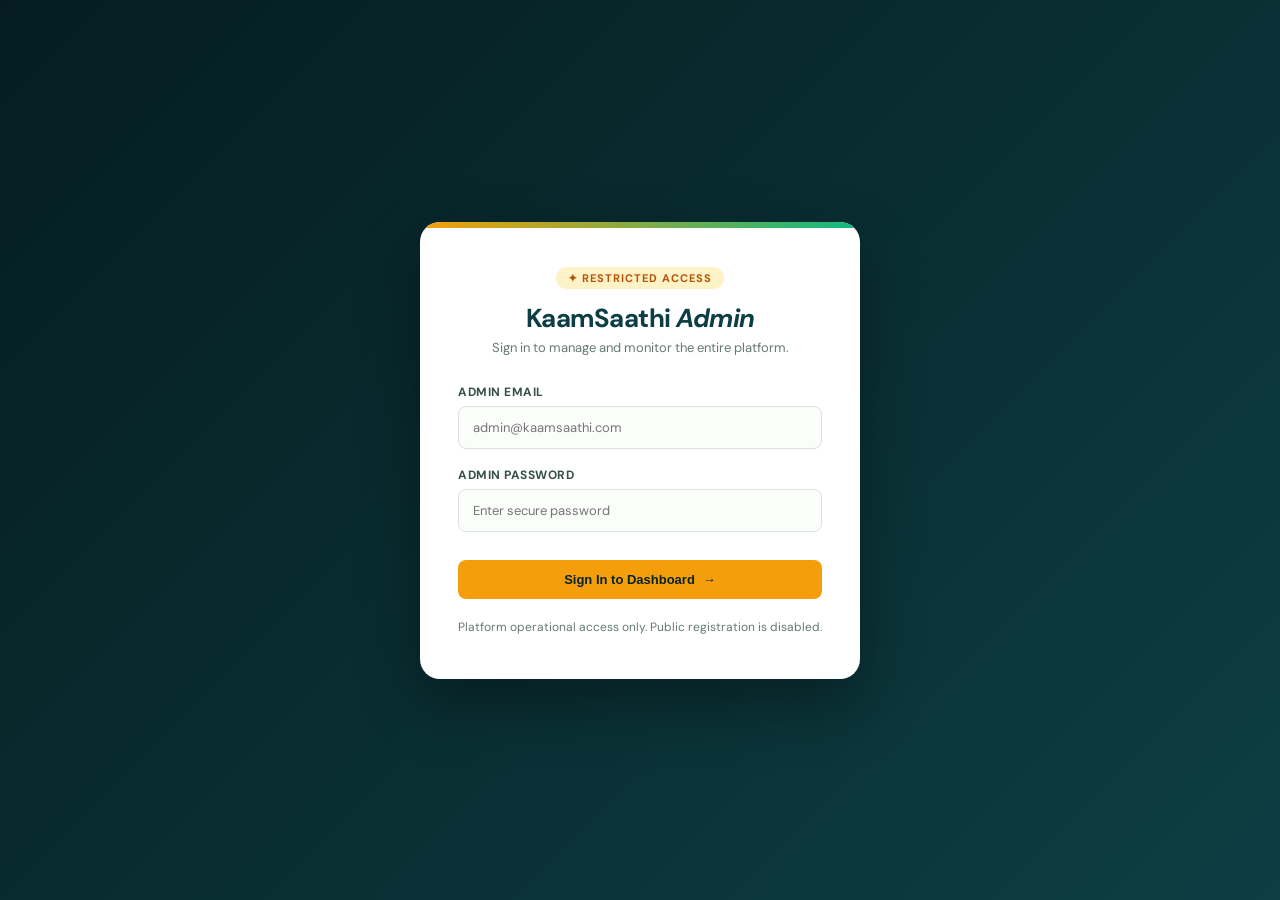
==== admin.html @ bddb9284 "Prepare KaamSaathi for deployment" ====
<!doctype html>
<html lang="en">
  <head>
    <meta charset="UTF-8" />
    <meta name="viewport" content="width=device-width, initial-scale=1.0" />
    <meta name="theme-color" content="#062326" />
    <meta name="description" content="KaamSaathi Platform Administrator Workspace — Complete operational management for Varanasi hyper-local services." />
    <title>KaamSaathi — Administrator Portal</title>
    <link rel="preconnect" href="https://fonts.googleapis.com" />
    <link rel="preconnect" href="https://fonts.gstatic.com" crossorigin />
    <link href="https://fonts.googleapis.com/css2?family=DM+Sans:ital,wght@0,400;0,500;0,600;0,700;1,400;1,600&display=swap" rel="stylesheet" />
    <link rel="stylesheet" href="/admin.css" />
  </head>
  <body>

    <!-- ======================================================================
         SCREEN 1: STANDALONE ADMINISTRATOR LOGIN SCREEN (/admin/login)
         ====================================================================== -->
    <section class="admin-screen active" id="admin-login-screen">
      <div class="admin-login-card">
        <div class="admin-brand-header">
          <div class="admin-brand-badge">✦ RESTRICTED ACCESS</div>
          <h1>KaamSaathi <em>Admin</em></h1>
          <p>Sign in to manage and monitor the entire platform.</p>
        </div>

        <form id="standalone-admin-login-form">
          <div class="form-group">
            <label class="form-label" for="adm-login-email">Admin Email</label>
            <input class="form-input" type="email" id="adm-login-email" required placeholder="admin@kaamsaathi.com" autocomplete="email" />
          </div>
          <div class="form-group">
            <label class="form-label" for="adm-login-password">Admin Password</label>
            <input class="form-input" type="password" id="adm-login-password" required placeholder="Enter secure password" autocomplete="current-password" />
          </div>
          <button type="submit" class="admin-btn admin-btn-accent" style="margin-top:10px">Sign In to Dashboard <span>→</span></button>
        </form>

        <div style="margin-top:20px;text-align:center;font-size:12px;color:var(--adm-muted)">
          Platform operational access only. Public registration is disabled.
        </div>
      </div>
    </section>

    <!-- ======================================================================
         SCREEN 2: 403 ACCESS DENIED SCREEN (For unauthorized Customer / Partner)
         ====================================================================== -->
    <section class="admin-screen" id="admin-denied-screen">
      <div class="denied-box">
        <div class="denied-icon">⚠️</div>
        <h2>403 — Access Denied</h2>
        <p>You do not have Administrator permissions. Only verified platform operators can access the Admin Workspace.</p>
        <div style="display:flex;gap:12px;justify-content:center">
          <button class="admin-btn admin-btn-accent" id="denied-return-home-btn">Return to Marketplace <span>→</span></button>
          <button class="admin-btn admin-btn-ghost" style="color:white;border-color:#365b60" id="denied-relogin-btn">Admin Sign In</button>
        </div>
      </div>
    </section>

    <!-- ======================================================================
         SCREEN 3: MAIN DEDICATED ADMIN WORKSPACE (Full Viewport)
         ====================================================================== -->
    <section class="admin-screen" id="admin-app-layout">
      <!-- Admin Sidebar -->
      <aside class="adm-sidebar">
        <div class="adm-sidebar-brand">
          <a class="adm-brand-logo" href="/admin/dashboard">
            <span class="adm-logo-mark">K</span>
            <span>kaam<b>admin</b></span>
          </a>
          <span class="adm-role-tag">SUPER ADMIN</span>
        </div>

        <nav class="adm-nav" id="admin-sidebar-nav">
          <button class="adm-nav-item active" data-route="/admin/dashboard">
            <span class="nav-icon-svg">📈</span>
            <span>Dashboard</span>
          </button>
          <button class="adm-nav-item" data-route="/admin/customers">
            <span class="nav-icon-svg">👥</span>
            <span>Customers</span>
          </button>
          <button class="adm-nav-item" data-route="/admin/partners">
            <span class="nav-icon-svg">👷</span>
            <span>Partners</span>
          </button>
          <button class="adm-nav-item" data-route="/admin/verification">
            <span class="nav-icon-svg">🛡️</span>
            <span>Verification Desk</span>
            <span class="adm-nav-badge" id="sidebar-kyc-badge">0</span>
          </button>
          <button class="adm-nav-item" data-route="/admin/services">
            <span class="nav-icon-svg">⚡</span>
            <span>Services Catalog</span>
          </button>
          <button class="adm-nav-item" data-route="/admin/bookings">
            <span class="nav-icon-svg">📦</span>
            <span>Bookings</span>
          </button>
          <button class="adm-nav-item" data-route="/admin/payments">
            <span class="nav-icon-svg">💳</span>
            <span>Payments &amp; Revenue</span>
          </button>
          <button class="adm-nav-item" data-route="/admin/complaints">
            <span class="nav-icon-svg">⚠️</span>
            <span>Complaints &amp; Disputes</span>
            <span class="adm-nav-badge" id="sidebar-complaint-badge" style="background:#ef4444;color:white">0</span>
          </button>
          <button class="adm-nav-item" data-route="/admin/support-tickets">
            <span class="nav-icon-svg">🎧</span>
            <span>Support Tickets</span>
            <span class="adm-nav-badge" id="sidebar-ticket-badge" style="background:#0284c7;color:white">0</span>
          </button>
          <button class="adm-nav-item" data-route="/admin/analytics">
            <span class="nav-icon-svg">📊</span>
            <span>Analytics &amp; Growth</span>
          </button>
          <button class="adm-nav-item" data-route="/admin/assistant">
            <span class="nav-icon-svg">✦</span>
            <span>Admin AI Assistant</span>
          </button>
          <button class="adm-nav-item" data-route="/admin/notifications">
            <span class="nav-icon-svg">🔔</span>
            <span>Notifications</span>
          </button>
          <button class="adm-nav-item" data-route="/admin/audit-logs">
            <span class="nav-icon-svg">📜</span>
            <span>Audit Logs</span>
          </button>
          <button class="adm-nav-item" data-route="/admin/settings">
            <span class="nav-icon-svg">⚙️</span>
            <span>Settings</span>
          </button>
        </nav>

        <div class="adm-sidebar-footer">
          <div class="adm-admin-info">
            <div class="adm-avatar">AD</div>
            <div>
              <div class="adm-admin-name" id="sidebar-admin-name">Administrator</div>
              <div class="adm-admin-role">Super Admin</div>
            </div>
          </div>
          <button class="admin-btn-ghost admin-btn-small" id="admin-logout-btn" style="color:#fca5a5;border-color:rgba(255,255,255,0.15)">Logout 🚪</button>
        </div>
      </aside>

      <!-- Admin Main Content Area -->
      <main class="adm-main-body">
        <header class="adm-topbar">
          <div class="adm-topbar-left">
            <span class="adm-topbar-title" id="admin-page-title">Admin Dashboard</span>
          </div>
          <div class="adm-topbar-right">
            <button class="admin-btn admin-btn-ghost admin-btn-small" id="admin-refresh-btn">🔄 Refresh Data</button>
            <a href="/" class="admin-btn admin-btn-ghost admin-btn-small" target="_blank" style="text-decoration:none">View Marketplace ↗</a>
          </div>
        </header>

        <div class="adm-content-scroll" id="admin-content-area">
          <!-- Dynamic Admin Workspace Views Rendered by admin.js -->
        </div>
      </main>
    </section>

    <!-- ======================================================================
         MODALS & DRAWERS
         ====================================================================== -->
    <div class="adm-modal-backdrop" id="adm-modal-backdrop"></div>

    <!-- 1. Add / Edit Service Modal -->
    <div class="adm-modal" id="adm-service-modal">
      <div class="adm-modal-header">
        <div>
          <h3 id="adm-service-modal-title">Add / Edit Service</h3>
          <p style="font-size:12px;color:var(--adm-muted)">Manage marketplace catalog and pricing.</p>
        </div>
        <button class="adm-modal-close" data-close-adm-modal>×</button>
      </div>
      <form id="adm-service-form">
        <input type="hidden" id="adm-srv-form-id" />
        <div class="form-group">
          <label class="form-label" for="adm-srv-form-name">Service Name</label>
          <input class="form-input" id="adm-srv-form-name" required placeholder="e.g. Inverter Installation" />
        </div>
        <div class="form-group">
          <label class="form-label" for="adm-srv-form-cat">Category</label>
          <select class="form-select" id="adm-srv-form-cat">
            <option value="HOME MAINTENANCE">HOME MAINTENANCE</option>
            <option value="CLEANING">CLEANING</option>
            <option value="LAUNDRY & CLOTHING">LAUNDRY &amp; CLOTHING</option>
            <option value="FOOD & KITCHEN">FOOD &amp; KITCHEN</option>
            <option value="MOVING & HOUSEHOLD HELP">MOVING &amp; HOUSEHOLD HELP</option>
            <option value="VEHICLE SERVICES">VEHICLE SERVICES</option>
            <option value="OUTDOOR SERVICES">OUTDOOR SERVICES</option>
            <option value="PERSONAL & OTHER">PERSONAL &amp; OTHER</option>
          </select>
        </div>
        <div class="form-group">
          <label class="form-label" for="adm-srv-form-price">Starting Base Price (₹)</label>
          <input class="form-input" type="number" id="adm-srv-form-price" required value="149" />
        </div>
        <div class="form-group">
          <label class="form-label" for="adm-srv-form-desc">Description</label>
          <textarea class="form-textarea" id="adm-srv-form-desc" required rows="2" placeholder="Brief service details..."></textarea>
        </div>
        <div style="display:flex;justify-content:space-between;margin-top:20px">
          <button type="button" class="admin-btn admin-btn-ghost admin-btn-small" data-close-adm-modal>Cancel</button>
          <button type="submit" class="admin-btn admin-btn-accent admin-btn-small">Save Service <span>→</span></button>
        </div>
      </form>
    </div>

    <!-- Toast Notification -->
    <div id="adm-toast">Admin Notification</div>

    <!-- Admin Client Logic -->
    <script src="/api.js"></script>
    <script src="/admin.js"></script>
  </body>
</html>
---- admin.css ----
/* ==========================================================================
   KaamSaathi Dedicated Administrator Workspace (admin.css)
   Professional, high-contrast, multi-role security styling
   ========================================================================== */

:root {
  --adm-bg: #f3f6f3;
  --adm-sidebar: #062326;
  --adm-sidebar-hover: #0d383d;
  --adm-sidebar-active: rgba(245, 158, 11, 0.18);
  --adm-accent: #f59e0b;
  --adm-teal: #0c4d52;
  --adm-card-bg: #ffffff;
  --adm-border: #dbe4dc;
  --adm-ink: #142825;
  --adm-muted: #647a74;
  --adm-danger: #ef4444;
  --adm-success: #10b981;
  --adm-info: #0284c7;
  --adm-font-sans: 'DM Sans', -apple-system, BlinkMacSystemFont, 'Segoe UI', Roboto, sans-serif;
  --adm-radius: 12px;
  --adm-radius-sm: 8px;
  --adm-shadow: 0 4px 20px rgba(0, 0, 0, 0.06);
}

*, *::before, *::after {
  box-sizing: border-box;
  margin: 0;
  padding: 0;
}

body {
  font-family: var(--adm-font-sans);
  background: var(--adm-bg);
  color: var(--adm-ink);
  height: 100vh;
  width: 100vw;
  overflow: hidden;
  -webkit-font-smoothing: antialiased;
}

/* Standalone Screen Containers */
.admin-screen {
  display: none !important;
  width: 100vw;
  height: 100vh;
}

.admin-screen.active {
  display: flex !important;
}

/* ==========================================================================
   1. Standalone Admin Login Screen
   ========================================================================== */
#admin-login-screen {
  background: linear-gradient(135deg, #051d20 0%, #0d3e43 100%);
  align-items: center;
  justify-content: center;
  padding: 20px;
}

.admin-login-card {
  background: #ffffff;
  width: 100%;
  max-width: 440px;
  border-radius: 20px;
  padding: 44px 38px;
  box-shadow: 0 25px 60px rgba(0, 0, 0, 0.35);
  position: relative;
  overflow: hidden;
}

.admin-login-card:before {
  content: "";
  position: absolute;
  top: 0;
  left: 0;
  right: 0;
  height: 6px;
  background: linear-gradient(90deg, #f59e0b, #10b981);
}

.admin-brand-header {
  text-align: center;
  margin-bottom: 28px;
}

.admin-brand-badge {
  display: inline-flex;
  align-items: center;
  gap: 6px;
  background: #fef3c7;
  color: #b45309;
  font-size: 11px;
  font-weight: 700;
  letter-spacing: 1px;
  text-transform: uppercase;
  padding: 4px 12px;
  border-radius: 100px;
  margin-bottom: 12px;
}

.admin-brand-header h1 {
  font-size: 26px;
  font-weight: 700;
  letter-spacing: -0.5px;
  color: #0d3e43;
}

.admin-brand-header p {
  font-size: 13px;
  color: var(--adm-muted);
  margin-top: 4px;
}

.form-group {
  margin-bottom: 18px;
}

.form-label {
  display: block;
  font-size: 12px;
  font-weight: 700;
  color: #38504a;
  margin-bottom: 6px;
  text-transform: uppercase;
  letter-spacing: 0.5px;
}

.form-input, .form-select, .form-textarea {
  width: 100%;
  padding: 12px 14px;
  border: 1px solid var(--adm-border);
  border-radius: var(--adm-radius-sm);
  font-family: inherit;
  font-size: 13px;
  color: var(--adm-ink);
  background: #fbfdfb;
  outline: none;
  transition: all 0.2s;
}

.form-input:focus, .form-select:focus, .form-textarea:focus {
  border-color: var(--adm-teal);
  background: #fff;
  box-shadow: 0 0 0 3px rgba(12, 77, 82, 0.12);
}

.admin-btn {
  width: 100%;
  padding: 12px 18px;
  background: #0d3e43;
  color: white;
  border: none;
  border-radius: var(--adm-radius-sm);
  font-size: 13px;
  font-weight: 700;
  cursor: pointer;
  display: inline-flex;
  align-items: center;
  justify-content: center;
  gap: 8px;
  transition: all 0.2s;
}

.admin-btn:hover {
  background: #08282b;
  transform: translateY(-1px);
}

.admin-btn-accent {
  background: #f59e0b;
  color: #062326;
}

.admin-btn-accent:hover {
  background: #d97706;
  color: white;
}

.admin-btn-danger {
  background: var(--adm-danger);
  color: white;
}

.admin-btn-danger:hover {
  background: #dc2626;
}

.admin-btn-small {
  padding: 6px 12px;
  font-size: 11px;
  border-radius: 6px;
  width: auto;
}

.admin-btn-ghost {
  background: transparent;
  color: var(--adm-teal);
  border: 1px solid var(--adm-border);
}

.admin-btn-ghost:hover {
  background: #edf5f2;
}

/* ==========================================================================
   2. Standalone 403 Access Denied Screen
   ========================================================================== */
#admin-denied-screen {
  background: #071e21;
  color: white;
  align-items: center;
  justify-content: center;
  text-align: center;
  padding: 24px;
}

.denied-box {
  max-width: 480px;
  background: #0d3237;
  border: 1px solid #1a4f55;
  border-radius: 24px;
  padding: 48px 36px;
  box-shadow: 0 30px 70px rgba(0, 0, 0, 0.4);
}

.denied-icon {
  font-size: 54px;
  margin-bottom: 16px;
  color: #f59e0b;
}

.denied-box h2 {
  font-size: 28px;
  margin-bottom: 8px;
}

.denied-box p {
  color: #9abdb6;
  font-size: 14px;
  line-height: 1.5;
  margin-bottom: 24px;
}

/* ==========================================================================
   3. Main Admin Workspace (Sidebar + Topbar + Content)
   ========================================================================== */
#admin-app-layout {
  height: 100vh;
  width: 100vw;
  overflow: hidden;
}

/* Admin Sidebar */
.adm-sidebar {
  width: 260px;
  background: var(--adm-sidebar);
  color: #e3edea;
  display: flex;
  flex-direction: column;
  flex-shrink: 0;
  border-right: 1px solid #031416;
  z-index: 100;
}

.adm-sidebar-brand {
  padding: 22px 20px 16px;
  border-bottom: 1px solid rgba(255, 255, 255, 0.08);
}

.adm-brand-logo {
  display: flex;
  align-items: center;
  gap: 8px;
  font-size: 18px;
  font-weight: 700;
  color: white;
  text-decoration: none;
}

.adm-brand-logo span b {
  color: var(--adm-accent);
}

.adm-logo-mark {
  width: 32px;
  height: 32px;
  border-radius: 8px;
  background: var(--adm-accent);
  color: #062326;
  display: grid;
  place-items: center;
  font-weight: 800;
  font-size: 16px;
}

.adm-role-tag {
  display: inline-block;
  font-size: 9px;
  font-weight: 700;
  color: var(--adm-accent);
  letter-spacing: 1.2px;
  margin-top: 8px;
  background: rgba(245, 158, 11, 0.14);
  padding: 2px 8px;
  border-radius: 100px;
}

.adm-nav {
  flex: 1;
  overflow-y: auto;
  padding: 14px 10px;
  display: flex;
  flex-direction: column;
  gap: 3px;
}

.adm-nav-item {
  width: 100%;
  display: flex;
  align-items: center;
  gap: 12px;
  padding: 9px 14px;
  color: #b3cdc7;
  background: transparent;
  border: none;
  border-radius: 8px;
  font-size: 13px;
  font-weight: 500;
  text-align: left;
  cursor: pointer;
  transition: all 0.15s;
}

.adm-nav-item:hover {
  background: var(--adm-sidebar-hover);
  color: #ffffff;
}

.adm-nav-item.active {
  background: var(--adm-sidebar-active);
  color: var(--adm-accent);
  font-weight: 700;
}

.adm-nav-item .nav-icon-svg {
  width: 18px;
  height: 18px;
  display: flex;
  align-items: center;
  justify-content: center;
  opacity: 0.85;
}

.adm-nav-item.active .nav-icon-svg {
  opacity: 1;
  color: var(--adm-accent);
}

.adm-nav-badge {
  margin-left: auto;
  font-size: 10px;
  font-weight: 700;
  padding: 2px 7px;
  border-radius: 100px;
  background: #f59e0b;
  color: #062326;
}

.adm-sidebar-footer {
  padding: 14px 16px;
  border-top: 1px solid rgba(255, 255, 255, 0.08);
  background: rgba(0, 0, 0, 0.15);
  display: flex;
  align-items: center;
  justify-content: space-between;
}

.adm-admin-info {
  display: flex;
  align-items: center;
  gap: 10px;
  overflow: hidden;
}

.adm-avatar {
  width: 34px;
  height: 34px;
  border-radius: 8px;
  background: #235458;
  color: white;
  display: grid;
  place-items: center;
  font-size: 12px;
  font-weight: 700;
  flex-shrink: 0;
}

.adm-admin-name {
  font-size: 12px;
  font-weight: 700;
  color: white;
  white-space: nowrap;
  text-overflow: ellipsis;
  overflow: hidden;
}

.adm-admin-role {
  font-size: 10px;
  color: #92b8b0;
}

/* Admin Main Body */
.adm-main-body {
  flex: 1;
  display: flex;
  flex-direction: column;
  height: 100vh;
  overflow: hidden;
  background: var(--adm-bg);
}

.adm-topbar {
  height: 64px;
  background: #ffffff;
  border-bottom: 1px solid var(--adm-border);
  padding: 0 28px;
  display: flex;
  align-items: center;
  justify-content: space-between;
  gap: 20px;
  flex-shrink: 0;
}

.adm-topbar-left {
  display: flex;
  align-items: center;
  gap: 14px;
}

.adm-topbar-title {
  font-size: 16px;
  font-weight: 700;
  letter-spacing: -0.3px;
  color: var(--adm-teal);
}

.adm-topbar-right {
  display: flex;
  align-items: center;
  gap: 12px;
  margin-left: auto;
}

.adm-content-scroll {
  flex: 1;
  overflow-y: auto;
  padding: 28px 32px 60px;
}

/* ==========================================================================
   4. Admin UI Components & Cards
   ========================================================================== */
.adm-heading-row {
  display: flex;
  justify-content: space-between;
  align-items: flex-start;
  margin-bottom: 24px;
}

.adm-heading-row h1 {
  font-size: 24px;
  font-weight: 700;
  letter-spacing: -0.6px;
  color: #0b3236;
}

.adm-heading-row p {
  color: var(--adm-muted);
  font-size: 13px;
  margin-top: 2px;
}

.adm-grid-4 {
  display: grid;
  grid-template-columns: repeat(4, 1fr);
  gap: 16px;
  margin-bottom: 24px;
}

.adm-stat-box {
  background: #ffffff;
  border: 1px solid var(--adm-border);
  border-radius: var(--adm-radius);
  padding: 20px;
  box-shadow: var(--adm-shadow);
  display: flex;
  flex-direction: column;
}

.adm-stat-box small {
  font-size: 11px;
  font-weight: 700;
  text-transform: uppercase;
  letter-spacing: 0.6px;
  color: var(--adm-muted);
}

.adm-stat-box strong {
  font-size: 28px;
  font-weight: 700;
  letter-spacing: -0.8px;
  color: #0d383d;
  margin: 6px 0 2px;
}

.adm-stat-box span {
  font-size: 11px;
  color: #108676;
  font-weight: 600;
}

.adm-card {
  background: #ffffff;
  border: 1px solid var(--adm-border);
  border-radius: var(--adm-radius);
  padding: 22px;
  margin-bottom: 24px;
  box-shadow: var(--adm-shadow);
}

.adm-card-head {
  display: flex;
  justify-content: space-between;
  align-items: center;
  margin-bottom: 16px;
}

.adm-card-head h3 {
  font-size: 16px;
  font-weight: 700;
  color: #0b3236;
}

/* Data Table */
.adm-table-wrap {
  background: #fff;
  border: 1px solid var(--adm-border);
  border-radius: var(--adm-radius);
  overflow: hidden;
  box-shadow: var(--adm-shadow);
  margin-bottom: 24px;
}

.adm-table {
  width: 100%;
  border-collapse: collapse;
  font-size: 13px;
  text-align: left;
}

.adm-table thead {
  background: #eef3ee;
  border-bottom: 1px solid var(--adm-border);
}

.adm-table th {
  padding: 14px 18px;
  font-weight: 700;
  font-size: 11px;
  text-transform: uppercase;
  letter-spacing: 0.6px;
  color: #49635e;
}

.adm-table td {
  padding: 14px 18px;
  border-bottom: 1px solid #edf2ed;
  color: var(--adm-ink);
  vertical-align: middle;
}

.adm-table tbody tr:hover {
  background: #f8faf8;
}

.adm-pill {
  display: inline-flex;
  align-items: center;
  gap: 4px;
  padding: 3px 8px;
  border-radius: 100px;
  font-size: 10px;
  font-weight: 700;
  text-transform: uppercase;
  letter-spacing: 0.5px;
}

.adm-pill.active, .adm-pill.verified, .adm-pill.paid, .adm-pill.completed, .adm-pill.resolved {
  background: #dcfce7;
  color: #15803d;
}

.adm-pill.pending, .adm-pill.in_progress, .adm-pill.under_review {
  background: #fef3c7;
  color: #b45309;
}

.adm-pill.suspended, .adm-pill.cancelled, .adm-pill.rejected, .adm-pill.failed {
  background: #fee2e2;
  color: #b91c1c;
}

.adm-pill.open {
  background: #e0f2fe;
  color: #0284c7;
}

/* Modals */
.adm-modal-backdrop {
  position: fixed;
  inset: 0;
  background: rgba(4, 21, 23, 0.65);
  backdrop-filter: blur(4px);
  z-index: 1000;
  display: none;
}

.adm-modal {
  position: fixed;
  top: 50%;
  left: 50%;
  transform: translate(-50%, -50%);
  background: #fff;
  border-radius: var(--adm-radius);
  border: 1px solid var(--adm-border);
  box-shadow: 0 25px 60px rgba(0, 0, 0, 0.3);
  width: 90%;
  max-width: 540px;
  max-height: 88vh;
  overflow-y: auto;
  padding: 30px;
  z-index: 1001;
  display: none;
}

.adm-modal.show, .adm-modal-backdrop.show {
  display: block;
}

.adm-modal-header {
  display: flex;
  justify-content: space-between;
  align-items: flex-start;
  margin-bottom: 20px;
}

.adm-modal-close {
  background: none;
  border: none;
  font-size: 22px;
  color: var(--adm-muted);
  cursor: pointer;
}

/* Toast */
#adm-toast {
  position: fixed;
  right: 24px;
  bottom: 24px;
  background: #062326;
  color: white;
  padding: 14px 20px;
  border-radius: var(--adm-radius-sm);
  border-left: 4px solid var(--adm-accent);
  box-shadow: 0 10px 30px rgba(0, 0, 0, 0.25);
  font-size: 13px;
  font-weight: 500;
  display: none;
  z-index: 2000;
}

#adm-toast.show {
  display: block;
  animation: toast-in 0.25s ease-out;
}

@keyframes toast-in {
  from { transform: translateY(12px); opacity: 0; }
  to { transform: translateY(0); opacity: 1; }
}
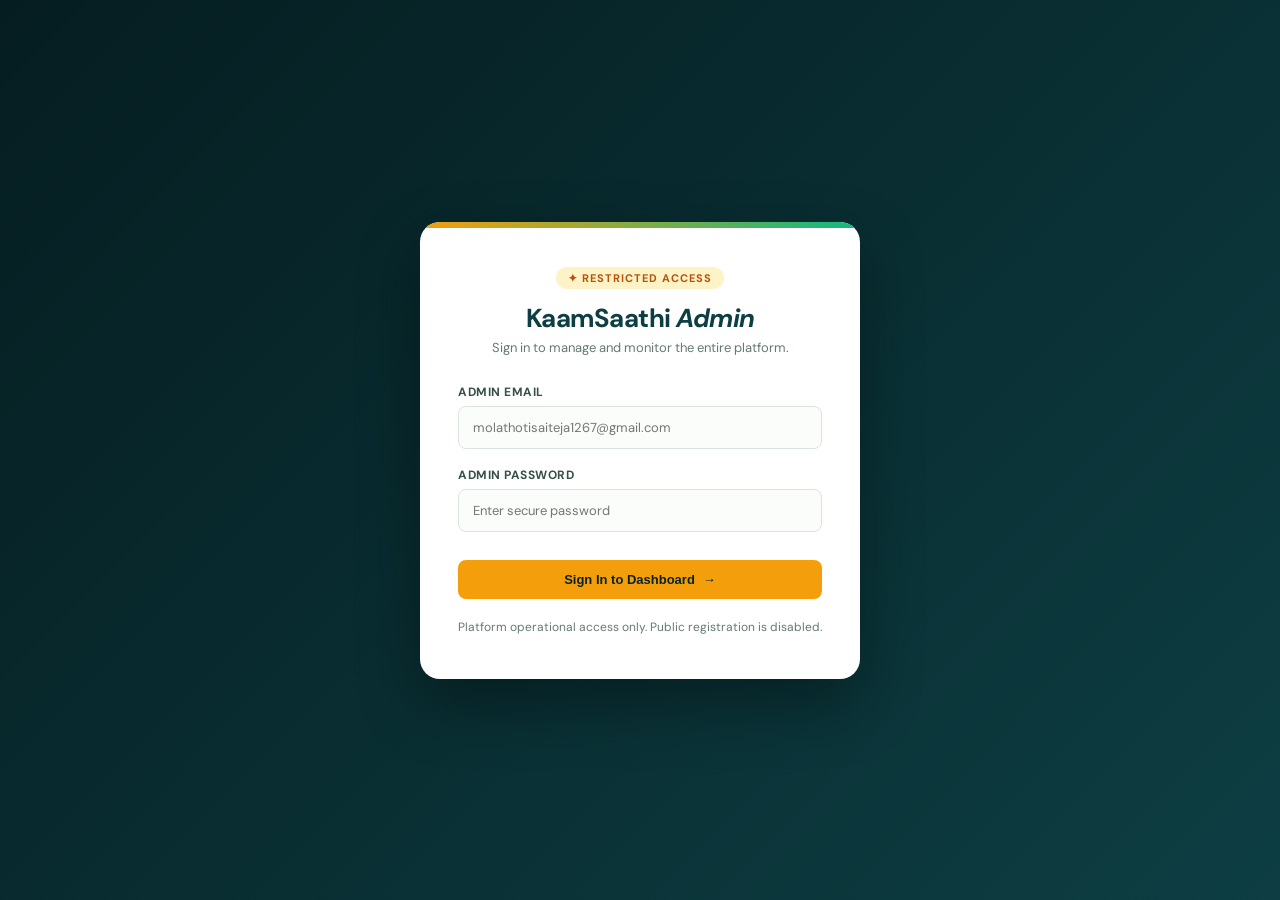
==== commit 6d5a9a31: "Update KaamSaathi features" ====
--- a/admin.html
+++ b/admin.html
@@ -27,7 +27,7 @@
         <form id="standalone-admin-login-form">
           <div class="form-group">
             <label class="form-label" for="adm-login-email">Admin Email</label>
-            <input class="form-input" type="email" id="adm-login-email" required placeholder="admin@kaamsaathi.com" autocomplete="email" />
+            <input class="form-input" type="email" id="adm-login-email" required placeholder="molathotisaiteja1267@gmail.com" autocomplete="email" />
           </div>
           <div class="form-group">
             <label class="form-label" for="adm-login-password">Admin Password</label>
